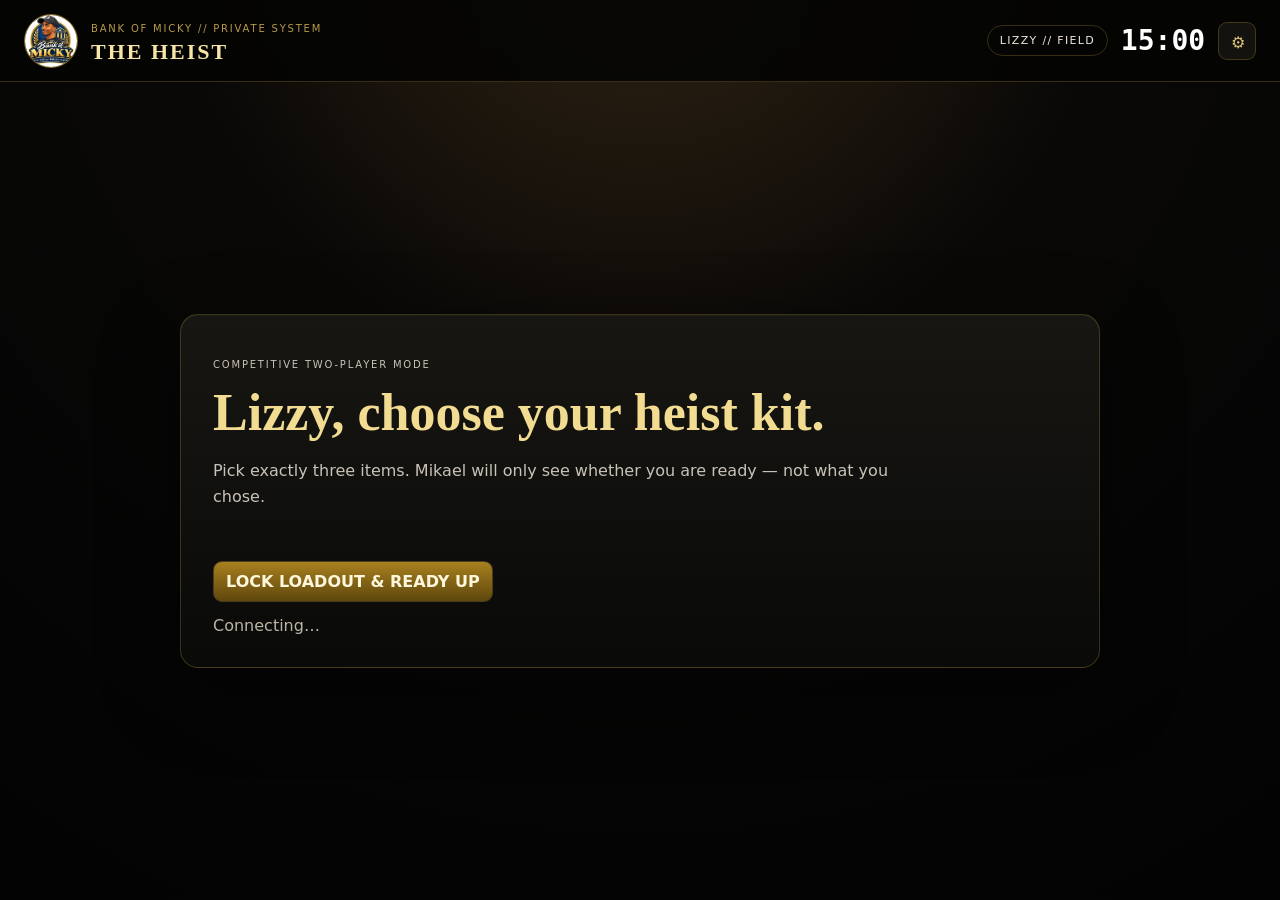
==== bank-heist.html @ 75caa1ef "Add files via upload" ====
<!doctype html>
<html lang="en">
<head>
<meta charset="utf-8">
<meta name="viewport" content="width=device-width,initial-scale=1,viewport-fit=cover">
<title>Bank of Micky Heist</title>
<link rel="stylesheet" href="bank-heist.css">
</head>
<body>
<div id="app" class="app" data-role="lizzy">
  <header class="topbar">
    <div class="brand"><img src="heist-assets/bank-logo.webp" alt=""><div><small>BANK OF MICKY // PRIVATE SYSTEM</small><h1>THE HEIST</h1></div></div>
    <div class="topstats"><span id="rolePill" class="pill">LIZZY // FIELD</span><span id="timer" class="timer">15:00</span><button id="settingsBtn" class="iconBtn" title="Connection settings">⚙</button></div>
  </header>

  <main id="lobby" class="lobby">
    <section class="briefing glass">
      <p class="eyebrow">COMPETITIVE TWO-PLAYER MODE</p>
      <h2 id="lobbyTitle">Lizzy, choose your heist kit.</h2>
      <p id="lobbyText">Pick exactly three items. Mikael will only see whether you are ready — not what you chose.</p>
      <div id="loadoutGrid" class="loadoutGrid"></div>
      <div class="lobbyActions"><button id="readyBtn" class="primary">LOCK LOADOUT & READY UP</button><button id="startBtn" class="primary hidden">START 15-MINUTE HEIST</button><button id="resetBtn" class="danger hidden">RESET TEST</button></div>
      <div id="lobbyStatus" class="statusLine">Connecting…</div>
    </section>
  </main>

  <main id="game" class="game hidden">
    <section id="lizzyView" class="lizzyLayout">
      <article class="scene glass">
        <div id="sceneImage" class="sceneImage"></div>
        <div class="sceneShade"></div>
        <div class="sceneHud"><span id="roomKicker">CURRENT LOCATION</span><h2 id="roomTitle">Reception</h2><p id="roomDescription"></p></div>
        <div id="dangerBanner" class="dangerBanner hidden"></div>
        <div id="busyBanner" class="busyBanner hidden"></div>
      </article>
      <aside class="fieldPanel glass">
        <div class="moneyRow"><div><small>CARRYING</small><strong id="loot">MB0</strong></div><div><small>STRIKES</small><strong id="strikes">0 / 3</strong></div></div>
        <div id="fieldResult" class="resultBox"></div>
        <section><h3>Routes</h3><div id="routes" class="buttonGrid"></div></section>
        <section><h3>Room actions</h3><div id="roomActions" class="buttonGrid"></div></section>
        <section><h3>Equipment</h3><div id="equipment" class="equipment"></div></section>
        <section><h3>Clues</h3><div id="clues" class="clues"></div></section>
        <section class="dropRow"><button data-drop="2000">Drop MB2,000</button><button data-drop="5000">Drop MB5,000</button><button data-drop="all">Drop All</button></section>
      </aside>
    </section>

    <section id="hqView" class="hqLayout hidden">
      <article class="mapPanel glass">
        <div class="panelHead"><div><p class="eyebrow">PRESIDENTIAL SECURITY NETWORK</p><h2>Bank Map</h2></div><div class="power"><small>SECURITY POWER</small><strong id="power">100</strong><i><b id="powerBar"></b></i></div></div>
        <div id="bankMap" class="bankMap"></div>
        <div id="hqResult" class="resultBox"></div>
        <div id="lastSeen" class="lastSeen">NO CONFIRMED SIGHTING</div>
      </article>
      <aside class="hqPanel glass">
        <section><h3>Camera check <span id="cameraCd" class="cd"></span></h3><div class="inline"><select id="cameraRoom"></select><button id="cameraBtn">CHECK CAMERA · 18⚡</button></div></section>
        <section><h3>Dispatch guard</h3><div class="inline"><select id="guardId"><option value="A">Guard A</option><option value="B">Guard B</option></select><select id="guardRoom"></select><button id="guardBtn">SEND · 15⚡</button></div><div id="guardStatus" class="miniCards"></div></section>
        <section><h3>Lock connection <span id="lockCd" class="cd"></span></h3><div class="inline"><select id="lockEdge"></select><button id="lockBtn">LOCK 8s · 25⚡</button></div></section>
        <section><h3>Zone scan <span id="scanCd" class="cd"></span></h3><div class="inline"><select id="scanZone"><option value="front">Front — Reception + Offices</option><option value="secure">Secure — Security + Deposits</option><option value="vault">Vault</option><option value="escape">Escape — Loading + Garage</option></select><button id="scanBtn">SCAN · 30⚡</button></div></section>
        <section><h3>Protect exit <span id="protectCd" class="cd"></span></h3><div class="inline"><select id="protectExit"><option value="garage">Garage</option><option value="loading_bay">Loading Bay</option></select><button id="protectBtn">PROTECT 12s · 28⚡</button></div></section>
        <section><h3>Incident feed</h3><div id="incidentFeed" class="feed"></div></section>
      </aside>
    </section>

    <aside class="comms glass">
      <div class="commsHead"><div><small>SECURE-ish CHANNEL</small><h3>Negotiation / Bluffing</h3></div><button id="toggleComms" class="iconBtn">—</button></div>
      <div id="chat" class="chat"></div>
      <div id="dealBox" class="dealBox hidden"></div>
      <form id="chatForm" class="chatForm"><input id="chatInput" maxlength="320" placeholder="Say something misleading…"><button>Send</button></form>
      <div id="dealControls" class="dealControls"></div>
      <div id="announcements" class="announcements hidden"></div>
    </aside>
  </main>

  <div id="endScreen" class="endScreen hidden"><div class="endCard glass"><img id="endPortrait" alt=""><p class="eyebrow" id="endEyebrow"></p><h2 id="endTitle"></h2><p id="endText"></p><div id="endMoney" class="endMoney"></div><button id="endClose">BACK TO HEIST SCREEN</button></div></div>

  <dialog id="settings" class="settings"><form method="dialog"><div class="dialogHead"><h3>Heist connection</h3><button value="cancel">×</button></div><label>Cloudflare Worker URL<input id="workerUrl" type="url" placeholder="https://…workers.dev/"></label><label id="hqKeyLabel" class="hidden">HQ Key<input id="hqKeyInput" type="password" autocomplete="off"></label><p>This test uses the same Cloudflare Worker/KV bridge as your other cross-device features.</p><button id="saveSettings" value="default" class="primary">Save & reconnect</button></form></dialog>

  <dialog id="targetDialog" class="targetDialog"><form method="dialog"><div class="dialogHead"><h3 id="targetTitle">Choose target</h3><button value="cancel">×</button></div><div id="targetButtons" class="buttonGrid"></div></form></dialog>
  <dialog id="vaultDialog" class="targetDialog"><form method="dialog" id="vaultForm"><div class="dialogHead"><h3>Crack the main vault</h3><button value="cancel">×</button></div><p>Combine the four digits you discovered around the bank.</p><input id="vaultCode" inputmode="numeric" maxlength="8" placeholder="••••"><button class="primary" value="default">TRY CODE</button></form></dialog>
  <dialog id="bribeDialog" class="targetDialog"><form method="dialog" id="bribeForm"><div class="dialogHead"><h3>Offer a bribe</h3><button value="cancel">×</button></div><p>This comes out of the loot you are carrying if Mikael accepts.</p><input id="bribeAmount" type="number" min="500" step="500" value="1000"><button class="primary" value="default">SEND OFFER</button></form></dialog>
</div>
<script src="bank-heist.js"></script>
</body>
</html>
---- bank-heist.css ----
:root{--ink:#eee8dc;--muted:#a8a091;--black:#090908;--panel:#11110f;--panel2:#171612;--gold:#d4af37;--gold2:#8b6a16;--red:#8d1717;--red2:#e34040;--green:#49b976;--blue:#6ac8ff;--line:rgba(212,175,55,.24);font-family:Inter,system-ui,Segoe UI,Arial,sans-serif;color:var(--ink);background:#050504}*{box-sizing:border-box}body{margin:0;background:radial-gradient(circle at 50% -10%,#332614 0,#090807 40%,#030303 100%);min-height:100vh}.hidden{display:none!important}button,input,select{font:inherit}.app{min-height:100vh}.topbar{height:82px;display:flex;align-items:center;justify-content:space-between;padding:10px 24px;border-bottom:1px solid var(--line);background:rgba(5,5,4,.92);position:sticky;top:0;z-index:20;backdrop-filter:blur(16px)}.brand{display:flex;gap:13px;align-items:center}.brand img{width:54px;height:54px;object-fit:cover;border-radius:50%;border:1px solid var(--gold2)}.brand small,.eyebrow,.sceneHud span,.moneyRow small,.power small,.commsHead small{font-size:10px;letter-spacing:.18em;color:#b89a4a}.brand h1{font:800 22px Georgia,serif;letter-spacing:.09em;margin:3px 0 0;color:#f7e4a7}.topstats{display:flex;align-items:center;gap:10px}.pill{border:1px solid var(--line);border-radius:999px;padding:8px 12px;font-size:11px;letter-spacing:.12em}.timer{font:700 28px ui-monospace,SFMono-Regular,Menlo,monospace;color:#fff;min-width:90px;text-align:center}.iconBtn{border:1px solid var(--line);background:#14120e;color:#d9c47c;width:38px;height:38px;border-radius:9px;cursor:pointer}.glass{background:linear-gradient(180deg,rgba(24,23,19,.96),rgba(10,10,9,.96));border:1px solid var(--line);box-shadow:0 24px 80px rgba(0,0,0,.45),inset 0 1px 0 rgba(255,255,255,.03);border-radius:18px}.lobby{min-height:calc(100vh - 82px);display:grid;place-items:center;padding:30px}.briefing{width:min(920px,100%);padding:32px}.briefing h2{font:700 clamp(30px,5vw,52px) Georgia,serif;color:#f2dc91;margin:8px 0 10px}.briefing>p{color:#c9c2b7;max-width:720px;line-height:1.6}.loadoutGrid{display:grid;grid-template-columns:repeat(5,1fr);gap:12px;margin:26px 0}.loadout{padding:18px 12px;border:1px solid #3b3526;background:#0d0d0b;border-radius:14px;cursor:pointer;text-align:center;min-height:150px;display:flex;flex-direction:column;justify-content:center;gap:6px}.loadout.on{border-color:var(--gold);background:linear-gradient(180deg,#2b2210,#0c0c0a);box-shadow:0 0 0 1px #d4af3740}.loadout .emoji{font-size:32px}.loadout strong{color:#f4e0a0}.loadout small{color:var(--muted);line-height:1.35}.lobbyActions{display:flex;gap:10px;flex-wrap:wrap}.statusLine{margin-top:14px;color:#bdb4a5}.primary,.danger,button{border:1px solid #4a3d1d;background:linear-gradient(180deg,#2c2412,#151108);color:#f3df99;border-radius:9px;padding:10px 12px;cursor:pointer;font-weight:700}button:hover:not(:disabled){filter:brightness(1.18)}button:disabled{opacity:.38;cursor:not-allowed}.primary{background:linear-gradient(180deg,#a8801f,#5f470d);color:#fff7dc}.danger{background:linear-gradient(180deg,#6f1919,#300909);border-color:#8d2a2a;color:#ffd6d6}.game{padding:16px;display:grid;grid-template-columns:minmax(0,1fr) 360px;gap:14px;align-items:start}.lizzyLayout,.hqLayout{display:grid;grid-template-columns:minmax(0,1.65fr) minmax(320px,.72fr);gap:14px}.scene{min-height:calc(100vh - 115px);position:relative;overflow:hidden}.sceneImage{position:absolute;inset:0;background:#15120d center/cover no-repeat;transition:background-image .25s ease}.sceneShade{position:absolute;inset:0;background:linear-gradient(180deg,rgba(0,0,0,.12),rgba(0,0,0,.2) 40%,rgba(0,0,0,.9) 100%)}.sceneHud{position:absolute;left:26px;right:26px;bottom:24px}.sceneHud h2{font:800 clamp(36px,6vw,70px) Georgia,serif;margin:4px 0;color:#fff1bd;text-shadow:0 3px 24px #000}.sceneHud p{max-width:720px;color:#ddd4c5}.dangerBanner,.busyBanner{position:absolute;left:20px;right:20px;top:20px;padding:16px;border-radius:10px;font-weight:800;letter-spacing:.06em;text-align:center;background:#8c1111e8;border:1px solid #ff5d5d;box-shadow:0 0 30px #8c111177}.busyBanner{top:78px;background:#142230e8;border-color:#488cc0}.fieldPanel,.hqPanel{padding:16px;max-height:calc(100vh - 115px);overflow:auto}.fieldPanel section,.hqPanel section{border-top:1px solid var(--line);padding:15px 0}.fieldPanel h3,.hqPanel h3{margin:0 0 10px;font-size:13px;text-transform:uppercase;letter-spacing:.1em;color:#e5cb78}.moneyRow{display:flex;justify-content:space-between;gap:10px;margin-bottom:10px}.moneyRow>div{background:#090908;border:1px solid var(--line);padding:12px;border-radius:10px;flex:1}.moneyRow strong{display:block;font-size:22px;margin-top:4px}.resultBox{min-height:48px;border-left:3px solid var(--gold2);background:#090908;padding:11px 13px;color:#d7cfbf;border-radius:6px;line-height:1.35}.buttonGrid{display:grid;grid-template-columns:1fr 1fr;gap:8px}.buttonGrid button{min-height:44px}.routeLocked{border-color:#672121!important;color:#d88989!important}.equipment{display:grid;gap:8px}.item{display:grid;grid-template-columns:1fr auto;align-items:center;border:1px solid #302b20;background:#0a0a09;padding:10px;border-radius:9px}.item.used{opacity:.45}.item strong{font-size:12px}.item small{display:block;color:var(--muted);margin-top:2px}.clues{display:grid;gap:6px}.clue{padding:9px;border:1px solid #2d291f;background:#090908;border-radius:8px;font-size:12px;color:#d6cdbd}.dropRow{display:flex!important;gap:7px}.dropRow button{font-size:11px;padding:8px}.hqLayout{grid-template-columns:minmax(600px,1.4fr) minmax(330px,.75fr)}.mapPanel{padding:18px;min-height:calc(100vh - 115px)}.panelHead{display:flex;align-items:center;justify-content:space-between}.panelHead h2{font:700 35px Georgia,serif;color:#f0d88d;margin:3px 0}.power{width:210px}.power strong{font-size:26px;float:right}.power i{display:block;clear:both;height:8px;background:#0c0c0b;border:1px solid #41371d;border-radius:99px;overflow:hidden;margin-top:7px}.power b{display:block;height:100%;width:100%;background:linear-gradient(90deg,#8a6815,#f2cc54)}.bankMap{position:relative;min-height:470px;margin:14px 0;background:radial-gradient(circle at center,#1f1a10,#090908 64%);border:1px solid #2e291c;border-radius:14px;overflow:hidden}.bankMap:before{content:"";position:absolute;inset:0;background-image:linear-gradient(#d4af3709 1px,transparent 1px),linear-gradient(90deg,#d4af3709 1px,transparent 1px);background-size:28px 28px}.mapNode{position:absolute;width:150px;min-height:70px;border:1px solid #54431e;background:#0e0d0a;padding:10px;border-radius:12px;z-index:2}.mapNode strong{display:block;color:#f0d78b}.mapNode small{color:#8d877c}.mapNode.seen{box-shadow:0 0 0 2px #c33,0 0 28px #b51c1c80}.mapNode.guarded{border-color:#7bbce5}.guardDot{display:inline-flex;align-items:center;justify-content:center;width:20px;height:20px;border-radius:50%;background:#173b55;color:#ccecff;font-size:10px;margin:5px 3px 0 0}.mapLine{position:absolute;height:2px;background:#695622;transform-origin:0 50%;z-index:1}.mapLine.locked{background:#b32b2b;height:4px;box-shadow:0 0 12px #d33}.lastSeen{margin-top:10px;border:1px solid #573020;color:#f1b77e;background:#180e09;padding:12px;border-radius:9px;font-weight:800}.inline{display:flex;gap:7px;flex-wrap:wrap}.inline select{min-width:130px;flex:1;background:#090908;border:1px solid #40371f;color:#e5ddcd;border-radius:8px;padding:9px}.inline button{flex:1}.cd{color:#8aaec4;font-size:10px}.miniCards{display:grid;grid-template-columns:1fr 1fr;gap:6px;margin-top:8px}.miniCard{padding:8px;background:#090908;border:1px solid #2d291f;border-radius:7px;font-size:11px}.feed{max-height:260px;overflow:auto;display:flex;flex-direction:column-reverse;gap:6px}.feedItem{background:#090908;border-left:2px solid #7f6826;padding:8px;border-radius:5px}.feedItem small{color:#7e786e}.feedItem b{display:block;font-size:12px;margin-top:2px}.comms{position:sticky;top:98px;padding:12px;max-height:calc(100vh - 114px);display:flex;flex-direction:column}.commsHead{display:flex;align-items:center;justify-content:space-between}.commsHead h3{margin:2px 0 8px}.chat{flex:1;min-height:250px;max-height:46vh;overflow:auto;display:flex;flex-direction:column;gap:8px;padding:7px 2px}.msg{max-width:90%;padding:8px 10px;border-radius:10px;background:#1c1b17;border:1px solid #353022;font-size:12px;line-height:1.4}.msg.me{margin-left:auto;background:#2b210c;border-color:#6e5418}.msg.system{margin:auto;background:#111b1f;border-color:#315666;text-align:center}.msg small{display:block;color:#898175;margin-top:4px}.chatForm{display:flex;gap:6px}.chatForm input,.targetDialog input,.settings input{flex:1;background:#070706;border:1px solid #41371e;color:#eee;border-radius:8px;padding:10px}.dealControls{display:flex;gap:6px;flex-wrap:wrap;margin-top:8px}.dealControls button{font-size:11px}.dealBox{margin:8px 0;padding:10px;border:1px solid #6e5418;background:#211806;border-radius:9px;font-size:12px}.announcements{display:grid;gap:5px;margin-top:8px}.settings,.targetDialog{border:1px solid #665120;background:#11110f;color:#eee;border-radius:14px;width:min(540px,92vw);padding:0}.settings::backdrop,.targetDialog::backdrop{background:#000b;backdrop-filter:blur(5px)}.settings form,.targetDialog form{padding:18px}.dialogHead{display:flex;justify-content:space-between;align-items:center;margin-bottom:14px}.dialogHead h3{margin:0;color:#f2dc91}.dialogHead button{padding:4px 10px}.settings label{display:grid;gap:6px;margin:12px 0;color:#c9c0ae}.settings p,.targetDialog p{color:#a9a193;line-height:1.5}.endScreen{position:fixed;inset:0;background:#000d;display:grid;place-items:center;z-index:40;padding:20px}.endCard{width:min(680px,96vw);text-align:center;padding:30px}.endCard img{width:150px;height:110px;object-fit:cover;border-radius:14px;border:1px solid var(--line)}.endCard h2{font:800 42px Georgia,serif;color:#f3dc91;margin:7px 0}.endMoney{font-size:22px;font-weight:800;margin:16px}.app.commsClosed .comms{height:58px;overflow:hidden}.app.commsClosed .game{grid-template-columns:1fr 250px}.app.commsClosed .chat,.app.commsClosed .chatForm,.app.commsClosed .dealControls,.app.commsClosed .dealBox,.app.commsClosed .announcements{display:none!important}@media(max-width:1100px){.game{grid-template-columns:1fr}.comms{position:relative;top:auto;max-height:none}.lizzyLayout,.hqLayout{grid-template-columns:1fr}.scene{min-height:62vh}.fieldPanel,.hqPanel{max-height:none}.hqLayout{grid-template-columns:1fr}.loadoutGrid{grid-template-columns:repeat(2,1fr)}}@media(max-width:620px){.topbar{padding:8px 10px;height:70px}.brand img{width:42px;height:42px}.brand h1{font-size:16px}.brand small,.pill{display:none}.timer{font-size:22px}.game{padding:8px}.lobby{padding:12px}.briefing{padding:20px}.loadoutGrid{grid-template-columns:1fr}.scene{min-height:58vh}.buttonGrid{grid-template-columns:1fr}.bankMap{min-height:570px}.mapNode{width:122px}.panelHead{align-items:flex-start}.power{width:150px}}
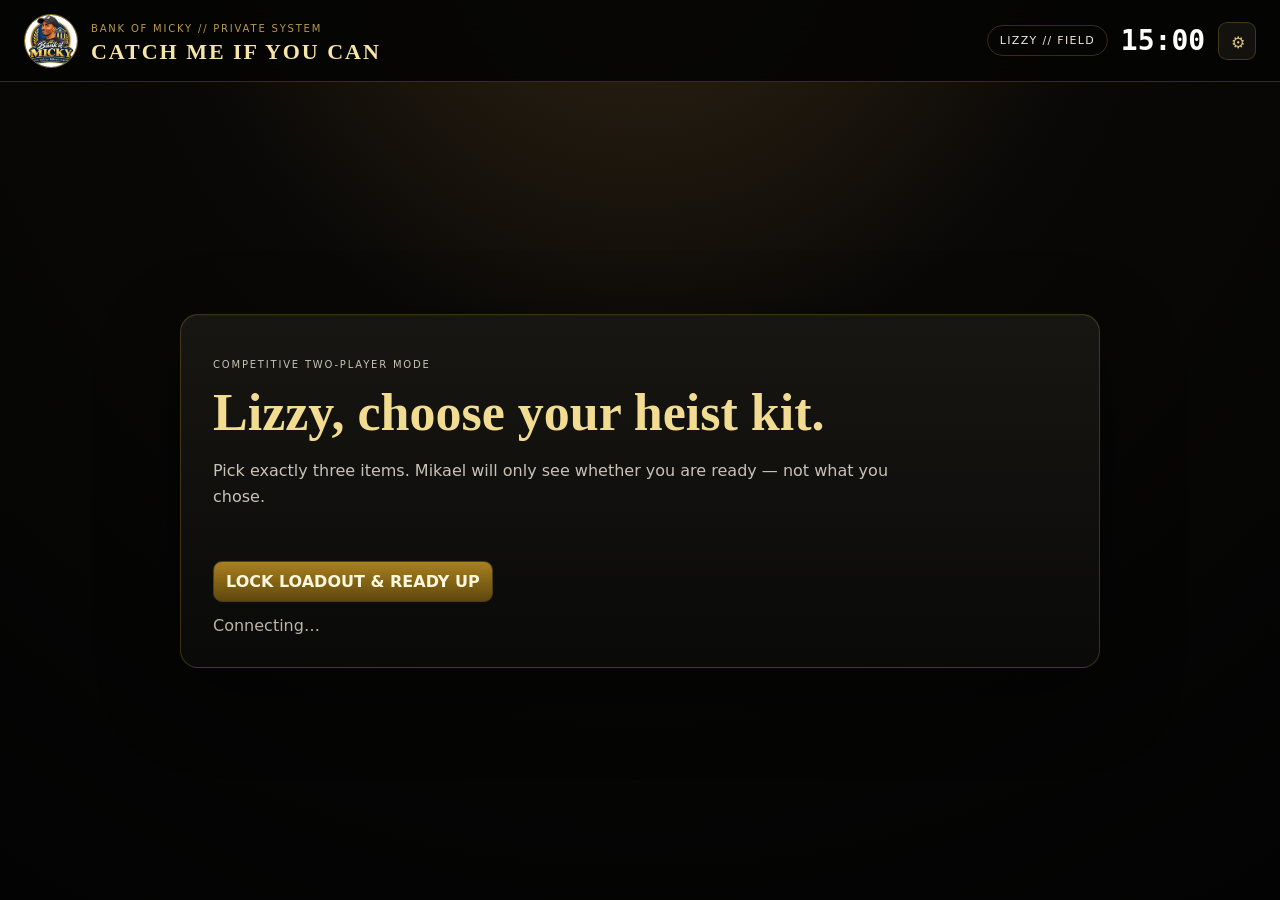
==== commit 16dd10ef: "Add files via upload" ====
--- a/bank-heist.html
+++ b/bank-heist.html
@@ -3,13 +3,13 @@
 <head>
 <meta charset="utf-8">
 <meta name="viewport" content="width=device-width,initial-scale=1,viewport-fit=cover">
-<title>Bank of Micky Heist</title>
-<link rel="stylesheet" href="bank-heist.css">
+<title>Catch Me If You Can — Bank of Micky</title>
+<link rel="stylesheet" href="bank-heist.css?v=20260930-cmiyc4">
 </head>
 <body>
 <div id="app" class="app" data-role="lizzy">
   <header class="topbar">
-    <div class="brand"><img src="heist-assets/bank-logo.webp" alt=""><div><small>BANK OF MICKY // PRIVATE SYSTEM</small><h1>THE HEIST</h1></div></div>
+    <div class="brand"><img src="heist-assets/bank-logo.webp" alt=""><div><small>BANK OF MICKY // PRIVATE SYSTEM</small><h1>CATCH ME IF YOU CAN</h1></div></div>
     <div class="topstats"><span id="rolePill" class="pill">LIZZY // FIELD</span><span id="timer" class="timer">15:00</span><button id="settingsBtn" class="iconBtn" title="Connection settings">⚙</button></div>
   </header>
 
@@ -47,17 +47,28 @@
     <section id="hqView" class="hqLayout hidden">
       <article class="mapPanel glass">
         <div class="panelHead"><div><p class="eyebrow">PRESIDENTIAL SECURITY NETWORK</p><h2>Bank Map</h2></div><div class="power"><small>SECURITY POWER</small><strong id="power">100</strong><i><b id="powerBar"></b></i></div></div>
+        <div id="hqAlert" class="hqAlert hidden"></div>
         <div id="bankMap" class="bankMap"></div>
+        <div class="intelStrip">
+          <div id="lastSeen" class="intelCard lastSeen"><small>LAST CONFIRMED</small><strong>NO CONFIRMED SIGHTING</strong><span>Use a camera check to confirm Lizzy.</span></div>
+          <div id="lastActivity" class="intelCard lastActivity"><small>RECENT SENSOR SIGNAL</small><strong>NO RECENT ACTIVITY</strong><span>Door, noise, loot and motion sensors appear here.</span></div>
+        </div>
+        <div class="cameraMonitor">
+          <div id="cameraPreview" class="cameraPreview">
+            <div class="cameraNoise"></div>
+            <div class="cameraOverlay"><small id="cameraRoomName">CAMERA NETWORK</small><strong id="cameraStatus">SELECT A CAMERA</strong><span id="cameraMeta">Camera checks create persistent snapshots and last-seen intelligence.</span></div>
+          </div>
+          <div id="cameraWall" class="cameraWall"></div>
+        </div>
         <div id="hqResult" class="resultBox"></div>
-        <div id="lastSeen" class="lastSeen">NO CONFIRMED SIGHTING</div>
       </article>
       <aside class="hqPanel glass">
-        <section><h3>Camera check <span id="cameraCd" class="cd"></span></h3><div class="inline"><select id="cameraRoom"></select><button id="cameraBtn">CHECK CAMERA · 18⚡</button></div></section>
+        <section><h3>Camera network <span id="cameraCd" class="cd"></span></h3><div class="inline"><select id="cameraRoom"></select><button id="cameraBtn">CHECK LIVE FEED · 18⚡</button></div></section>
         <section><h3>Dispatch guard</h3><div class="inline"><select id="guardId"><option value="A">Guard A</option><option value="B">Guard B</option></select><select id="guardRoom"></select><button id="guardBtn">SEND · 15⚡</button></div><div id="guardStatus" class="miniCards"></div></section>
         <section><h3>Lock connection <span id="lockCd" class="cd"></span></h3><div class="inline"><select id="lockEdge"></select><button id="lockBtn">LOCK 8s · 25⚡</button></div></section>
         <section><h3>Zone scan <span id="scanCd" class="cd"></span></h3><div class="inline"><select id="scanZone"><option value="front">Front — Reception + Offices</option><option value="secure">Secure — Security + Deposits</option><option value="vault">Vault</option><option value="escape">Escape — Loading + Garage</option></select><button id="scanBtn">SCAN · 30⚡</button></div></section>
         <section><h3>Protect exit <span id="protectCd" class="cd"></span></h3><div class="inline"><select id="protectExit"><option value="garage">Garage</option><option value="loading_bay">Loading Bay</option></select><button id="protectBtn">PROTECT 12s · 28⚡</button></div></section>
-        <section><h3>Incident feed</h3><div id="incidentFeed" class="feed"></div></section>
+        <section><h3>Incident feed <span class="feedHint">NEWEST FIRST</span></h3><div id="incidentFeed" class="feed"></div></section>
       </aside>
     </section>
 
@@ -79,6 +90,6 @@
   <dialog id="vaultDialog" class="targetDialog"><form method="dialog" id="vaultForm"><div class="dialogHead"><h3>Crack the main vault</h3><button value="cancel">×</button></div><p>Combine the four digits you discovered around the bank.</p><input id="vaultCode" inputmode="numeric" maxlength="8" placeholder="••••"><button class="primary" value="default">TRY CODE</button></form></dialog>
   <dialog id="bribeDialog" class="targetDialog"><form method="dialog" id="bribeForm"><div class="dialogHead"><h3>Offer a bribe</h3><button value="cancel">×</button></div><p>This comes out of the loot you are carrying if Mikael accepts.</p><input id="bribeAmount" type="number" min="500" step="500" value="1000"><button class="primary" value="default">SEND OFFER</button></form></dialog>
 </div>
-<script src="bank-heist.js"></script>
+<script src="bank-heist.js?v=20260930-cmiyc4"></script>
 </body>
 </html>
--- a/bank-heist.css
+++ b/bank-heist.css
@@ -1 +1,3 @@
-:root{--ink:#eee8dc;--muted:#a8a091;--black:#090908;--panel:#11110f;--panel2:#171612;--gold:#d4af37;--gold2:#8b6a16;--red:#8d1717;--red2:#e34040;--green:#49b976;--blue:#6ac8ff;--line:rgba(212,175,55,.24);font-family:Inter,system-ui,Segoe UI,Arial,sans-serif;color:var(--ink);background:#050504}*{box-sizing:border-box}body{margin:0;background:radial-gradient(circle at 50% -10%,#332614 0,#090807 40%,#030303 100%);min-height:100vh}.hidden{display:none!important}button,input,select{font:inherit}.app{min-height:100vh}.topbar{height:82px;display:flex;align-items:center;justify-content:space-between;padding:10px 24px;border-bottom:1px solid var(--line);background:rgba(5,5,4,.92);position:sticky;top:0;z-index:20;backdrop-filter:blur(16px)}.brand{display:flex;gap:13px;align-items:center}.brand img{width:54px;height:54px;object-fit:cover;border-radius:50%;border:1px solid var(--gold2)}.brand small,.eyebrow,.sceneHud span,.moneyRow small,.power small,.commsHead small{font-size:10px;letter-spacing:.18em;color:#b89a4a}.brand h1{font:800 22px Georgia,serif;letter-spacing:.09em;margin:3px 0 0;color:#f7e4a7}.topstats{display:flex;align-items:center;gap:10px}.pill{border:1px solid var(--line);border-radius:999px;padding:8px 12px;font-size:11px;letter-spacing:.12em}.timer{font:700 28px ui-monospace,SFMono-Regular,Menlo,monospace;color:#fff;min-width:90px;text-align:center}.iconBtn{border:1px solid var(--line);background:#14120e;color:#d9c47c;width:38px;height:38px;border-radius:9px;cursor:pointer}.glass{background:linear-gradient(180deg,rgba(24,23,19,.96),rgba(10,10,9,.96));border:1px solid var(--line);box-shadow:0 24px 80px rgba(0,0,0,.45),inset 0 1px 0 rgba(255,255,255,.03);border-radius:18px}.lobby{min-height:calc(100vh - 82px);display:grid;place-items:center;padding:30px}.briefing{width:min(920px,100%);padding:32px}.briefing h2{font:700 clamp(30px,5vw,52px) Georgia,serif;color:#f2dc91;margin:8px 0 10px}.briefing>p{color:#c9c2b7;max-width:720px;line-height:1.6}.loadoutGrid{display:grid;grid-template-columns:repeat(5,1fr);gap:12px;margin:26px 0}.loadout{padding:18px 12px;border:1px solid #3b3526;background:#0d0d0b;border-radius:14px;cursor:pointer;text-align:center;min-height:150px;display:flex;flex-direction:column;justify-content:center;gap:6px}.loadout.on{border-color:var(--gold);background:linear-gradient(180deg,#2b2210,#0c0c0a);box-shadow:0 0 0 1px #d4af3740}.loadout .emoji{font-size:32px}.loadout strong{color:#f4e0a0}.loadout small{color:var(--muted);line-height:1.35}.lobbyActions{display:flex;gap:10px;flex-wrap:wrap}.statusLine{margin-top:14px;color:#bdb4a5}.primary,.danger,button{border:1px solid #4a3d1d;background:linear-gradient(180deg,#2c2412,#151108);color:#f3df99;border-radius:9px;padding:10px 12px;cursor:pointer;font-weight:700}button:hover:not(:disabled){filter:brightness(1.18)}button:disabled{opacity:.38;cursor:not-allowed}.primary{background:linear-gradient(180deg,#a8801f,#5f470d);color:#fff7dc}.danger{background:linear-gradient(180deg,#6f1919,#300909);border-color:#8d2a2a;color:#ffd6d6}.game{padding:16px;display:grid;grid-template-columns:minmax(0,1fr) 360px;gap:14px;align-items:start}.lizzyLayout,.hqLayout{display:grid;grid-template-columns:minmax(0,1.65fr) minmax(320px,.72fr);gap:14px}.scene{min-height:calc(100vh - 115px);position:relative;overflow:hidden}.sceneImage{position:absolute;inset:0;background:#15120d center/cover no-repeat;transition:background-image .25s ease}.sceneShade{position:absolute;inset:0;background:linear-gradient(180deg,rgba(0,0,0,.12),rgba(0,0,0,.2) 40%,rgba(0,0,0,.9) 100%)}.sceneHud{position:absolute;left:26px;right:26px;bottom:24px}.sceneHud h2{font:800 clamp(36px,6vw,70px) Georgia,serif;margin:4px 0;color:#fff1bd;text-shadow:0 3px 24px #000}.sceneHud p{max-width:720px;color:#ddd4c5}.dangerBanner,.busyBanner{position:absolute;left:20px;right:20px;top:20px;padding:16px;border-radius:10px;font-weight:800;letter-spacing:.06em;text-align:center;background:#8c1111e8;border:1px solid #ff5d5d;box-shadow:0 0 30px #8c111177}.busyBanner{top:78px;background:#142230e8;border-color:#488cc0}.fieldPanel,.hqPanel{padding:16px;max-height:calc(100vh - 115px);overflow:auto}.fieldPanel section,.hqPanel section{border-top:1px solid var(--line);padding:15px 0}.fieldPanel h3,.hqPanel h3{margin:0 0 10px;font-size:13px;text-transform:uppercase;letter-spacing:.1em;color:#e5cb78}.moneyRow{display:flex;justify-content:space-between;gap:10px;margin-bottom:10px}.moneyRow>div{background:#090908;border:1px solid var(--line);padding:12px;border-radius:10px;flex:1}.moneyRow strong{display:block;font-size:22px;margin-top:4px}.resultBox{min-height:48px;border-left:3px solid var(--gold2);background:#090908;padding:11px 13px;color:#d7cfbf;border-radius:6px;line-height:1.35}.buttonGrid{display:grid;grid-template-columns:1fr 1fr;gap:8px}.buttonGrid button{min-height:44px}.routeLocked{border-color:#672121!important;color:#d88989!important}.equipment{display:grid;gap:8px}.item{display:grid;grid-template-columns:1fr auto;align-items:center;border:1px solid #302b20;background:#0a0a09;padding:10px;border-radius:9px}.item.used{opacity:.45}.item strong{font-size:12px}.item small{display:block;color:var(--muted);margin-top:2px}.clues{display:grid;gap:6px}.clue{padding:9px;border:1px solid #2d291f;background:#090908;border-radius:8px;font-size:12px;color:#d6cdbd}.dropRow{display:flex!important;gap:7px}.dropRow button{font-size:11px;padding:8px}.hqLayout{grid-template-columns:minmax(600px,1.4fr) minmax(330px,.75fr)}.mapPanel{padding:18px;min-height:calc(100vh - 115px)}.panelHead{display:flex;align-items:center;justify-content:space-between}.panelHead h2{font:700 35px Georgia,serif;color:#f0d88d;margin:3px 0}.power{width:210px}.power strong{font-size:26px;float:right}.power i{display:block;clear:both;height:8px;background:#0c0c0b;border:1px solid #41371d;border-radius:99px;overflow:hidden;margin-top:7px}.power b{display:block;height:100%;width:100%;background:linear-gradient(90deg,#8a6815,#f2cc54)}.bankMap{position:relative;min-height:470px;margin:14px 0;background:radial-gradient(circle at center,#1f1a10,#090908 64%);border:1px solid #2e291c;border-radius:14px;overflow:hidden}.bankMap:before{content:"";position:absolute;inset:0;background-image:linear-gradient(#d4af3709 1px,transparent 1px),linear-gradient(90deg,#d4af3709 1px,transparent 1px);background-size:28px 28px}.mapNode{position:absolute;width:150px;min-height:70px;border:1px solid #54431e;background:#0e0d0a;padding:10px;border-radius:12px;z-index:2}.mapNode strong{display:block;color:#f0d78b}.mapNode small{color:#8d877c}.mapNode.seen{box-shadow:0 0 0 2px #c33,0 0 28px #b51c1c80}.mapNode.guarded{border-color:#7bbce5}.guardDot{display:inline-flex;align-items:center;justify-content:center;width:20px;height:20px;border-radius:50%;background:#173b55;color:#ccecff;font-size:10px;margin:5px 3px 0 0}.mapLine{position:absolute;height:2px;background:#695622;transform-origin:0 50%;z-index:1}.mapLine.locked{background:#b32b2b;height:4px;box-shadow:0 0 12px #d33}.lastSeen{margin-top:10px;border:1px solid #573020;color:#f1b77e;background:#180e09;padding:12px;border-radius:9px;font-weight:800}.inline{display:flex;gap:7px;flex-wrap:wrap}.inline select{min-width:130px;flex:1;background:#090908;border:1px solid #40371f;color:#e5ddcd;border-radius:8px;padding:9px}.inline button{flex:1}.cd{color:#8aaec4;font-size:10px}.miniCards{display:grid;grid-template-columns:1fr 1fr;gap:6px;margin-top:8px}.miniCard{padding:8px;background:#090908;border:1px solid #2d291f;border-radius:7px;font-size:11px}.feed{max-height:260px;overflow:auto;display:flex;flex-direction:column-reverse;gap:6px}.feedItem{background:#090908;border-left:2px solid #7f6826;padding:8px;border-radius:5px}.feedItem small{color:#7e786e}.feedItem b{display:block;font-size:12px;margin-top:2px}.comms{position:sticky;top:98px;padding:12px;max-height:calc(100vh - 114px);display:flex;flex-direction:column}.commsHead{display:flex;align-items:center;justify-content:space-between}.commsHead h3{margin:2px 0 8px}.chat{flex:1;min-height:250px;max-height:46vh;overflow:auto;display:flex;flex-direction:column;gap:8px;padding:7px 2px}.msg{max-width:90%;padding:8px 10px;border-radius:10px;background:#1c1b17;border:1px solid #353022;font-size:12px;line-height:1.4}.msg.me{margin-left:auto;background:#2b210c;border-color:#6e5418}.msg.system{margin:auto;background:#111b1f;border-color:#315666;text-align:center}.msg small{display:block;color:#898175;margin-top:4px}.chatForm{display:flex;gap:6px}.chatForm input,.targetDialog input,.settings input{flex:1;background:#070706;border:1px solid #41371e;color:#eee;border-radius:8px;padding:10px}.dealControls{display:flex;gap:6px;flex-wrap:wrap;margin-top:8px}.dealControls button{font-size:11px}.dealBox{margin:8px 0;padding:10px;border:1px solid #6e5418;background:#211806;border-radius:9px;font-size:12px}.announcements{display:grid;gap:5px;margin-top:8px}.settings,.targetDialog{border:1px solid #665120;background:#11110f;color:#eee;border-radius:14px;width:min(540px,92vw);padding:0}.settings::backdrop,.targetDialog::backdrop{background:#000b;backdrop-filter:blur(5px)}.settings form,.targetDialog form{padding:18px}.dialogHead{display:flex;justify-content:space-between;align-items:center;margin-bottom:14px}.dialogHead h3{margin:0;color:#f2dc91}.dialogHead button{padding:4px 10px}.settings label{display:grid;gap:6px;margin:12px 0;color:#c9c0ae}.settings p,.targetDialog p{color:#a9a193;line-height:1.5}.endScreen{position:fixed;inset:0;background:#000d;display:grid;place-items:center;z-index:40;padding:20px}.endCard{width:min(680px,96vw);text-align:center;padding:30px}.endCard img{width:150px;height:110px;object-fit:cover;border-radius:14px;border:1px solid var(--line)}.endCard h2{font:800 42px Georgia,serif;color:#f3dc91;margin:7px 0}.endMoney{font-size:22px;font-weight:800;margin:16px}.app.commsClosed .comms{height:58px;overflow:hidden}.app.commsClosed .game{grid-template-columns:1fr 250px}.app.commsClosed .chat,.app.commsClosed .chatForm,.app.commsClosed .dealControls,.app.commsClosed .dealBox,.app.commsClosed .announcements{display:none!important}@media(max-width:1100px){.game{grid-template-columns:1fr}.comms{position:relative;top:auto;max-height:none}.lizzyLayout,.hqLayout{grid-template-columns:1fr}.scene{min-height:62vh}.fieldPanel,.hqPanel{max-height:none}.hqLayout{grid-template-columns:1fr}.loadoutGrid{grid-template-columns:repeat(2,1fr)}}@media(max-width:620px){.topbar{padding:8px 10px;height:70px}.brand img{width:42px;height:42px}.brand h1{font-size:16px}.brand small,.pill{display:none}.timer{font-size:22px}.game{padding:8px}.lobby{padding:12px}.briefing{padding:20px}.loadoutGrid{grid-template-columns:1fr}.scene{min-height:58vh}.buttonGrid{grid-template-columns:1fr}.bankMap{min-height:570px}.mapNode{width:122px}.panelHead{align-items:flex-start}.power{width:150px}}
+:root{--ink:#eee8dc;--muted:#a8a091;--black:#090908;--panel:#11110f;--panel2:#171612;--gold:#d4af37;--gold2:#8b6a16;--red:#8d1717;--red2:#e34040;--green:#49b976;--blue:#6ac8ff;--line:rgba(212,175,55,.24);font-family:Inter,system-ui,Segoe UI,Arial,sans-serif;color:var(--ink);background:#050504}*{box-sizing:border-box}body{margin:0;background:radial-gradient(circle at 50% -10%,#332614 0,#090807 40%,#030303 100%);min-height:100vh}.hidden{display:none!important}button,input,select{font:inherit}.app{min-height:100vh}.topbar{height:82px;display:flex;align-items:center;justify-content:space-between;padding:10px 24px;border-bottom:1px solid var(--line);background:rgba(5,5,4,.92);position:sticky;top:0;z-index:20;backdrop-filter:blur(16px)}.brand{display:flex;gap:13px;align-items:center}.brand img{width:54px;height:54px;object-fit:cover;border-radius:50%;border:1px solid var(--gold2)}.brand small,.eyebrow,.sceneHud span,.moneyRow small,.power small,.commsHead small{font-size:10px;letter-spacing:.18em;color:#b89a4a}.brand h1{font:800 22px Georgia,serif;letter-spacing:.09em;margin:3px 0 0;color:#f7e4a7}.topstats{display:flex;align-items:center;gap:10px}.pill{border:1px solid var(--line);border-radius:999px;padding:8px 12px;font-size:11px;letter-spacing:.12em}.timer{font:700 28px ui-monospace,SFMono-Regular,Menlo,monospace;color:#fff;min-width:90px;text-align:center}.iconBtn{border:1px solid var(--line);background:#14120e;color:#d9c47c;width:38px;height:38px;border-radius:9px;cursor:pointer}.glass{background:linear-gradient(180deg,rgba(24,23,19,.96),rgba(10,10,9,.96));border:1px solid var(--line);box-shadow:0 24px 80px rgba(0,0,0,.45),inset 0 1px 0 rgba(255,255,255,.03);border-radius:18px}.lobby{min-height:calc(100vh - 82px);display:grid;place-items:center;padding:30px}.briefing{width:min(920px,100%);padding:32px}.briefing h2{font:700 clamp(30px,5vw,52px) Georgia,serif;color:#f2dc91;margin:8px 0 10px}.briefing>p{color:#c9c2b7;max-width:720px;line-height:1.6}.loadoutGrid{display:grid;grid-template-columns:repeat(5,1fr);gap:12px;margin:26px 0}.loadout{padding:18px 12px;border:1px solid #3b3526;background:#0d0d0b;border-radius:14px;cursor:pointer;text-align:center;min-height:150px;display:flex;flex-direction:column;justify-content:center;gap:6px}.loadout.on{border-color:var(--gold);background:linear-gradient(180deg,#2b2210,#0c0c0a);box-shadow:0 0 0 1px #d4af3740}.loadout .emoji{font-size:32px}.loadout strong{color:#f4e0a0}.loadout small{color:var(--muted);line-height:1.35}.lobbyActions{display:flex;gap:10px;flex-wrap:wrap}.statusLine{margin-top:14px;color:#bdb4a5}.primary,.danger,button{border:1px solid #4a3d1d;background:linear-gradient(180deg,#2c2412,#151108);color:#f3df99;border-radius:9px;padding:10px 12px;cursor:pointer;font-weight:700}button:hover:not(:disabled){filter:brightness(1.18)}button:disabled{opacity:.38;cursor:not-allowed}.primary{background:linear-gradient(180deg,#a8801f,#5f470d);color:#fff7dc}.danger{background:linear-gradient(180deg,#6f1919,#300909);border-color:#8d2a2a;color:#ffd6d6}.game{padding:16px;display:grid;grid-template-columns:minmax(0,1fr) 360px;gap:14px;align-items:start}.lizzyLayout,.hqLayout{display:grid;grid-template-columns:minmax(0,1.65fr) minmax(320px,.72fr);gap:14px}.scene{min-height:calc(100vh - 115px);position:relative;overflow:hidden}.sceneImage{position:absolute;inset:0;background:#15120d center/cover no-repeat;transition:background-image .25s ease}.sceneShade{position:absolute;inset:0;background:linear-gradient(180deg,rgba(0,0,0,.12),rgba(0,0,0,.2) 40%,rgba(0,0,0,.9) 100%)}.sceneHud{position:absolute;left:26px;right:26px;bottom:24px}.sceneHud h2{font:800 clamp(36px,6vw,70px) Georgia,serif;margin:4px 0;color:#fff1bd;text-shadow:0 3px 24px #000}.sceneHud p{max-width:720px;color:#ddd4c5}.dangerBanner,.busyBanner{position:absolute;left:20px;right:20px;top:20px;padding:16px;border-radius:10px;font-weight:800;letter-spacing:.06em;text-align:center;background:#8c1111e8;border:1px solid #ff5d5d;box-shadow:0 0 30px #8c111177}.busyBanner{top:78px;background:#142230e8;border-color:#488cc0}.fieldPanel,.hqPanel{padding:16px;max-height:calc(100vh - 115px);overflow:auto}.fieldPanel section,.hqPanel section{border-top:1px solid var(--line);padding:15px 0}.fieldPanel h3,.hqPanel h3{margin:0 0 10px;font-size:13px;text-transform:uppercase;letter-spacing:.1em;color:#e5cb78}.moneyRow{display:flex;justify-content:space-between;gap:10px;margin-bottom:10px}.moneyRow>div{background:#090908;border:1px solid var(--line);padding:12px;border-radius:10px;flex:1}.moneyRow strong{display:block;font-size:22px;margin-top:4px}.resultBox{min-height:48px;border-left:3px solid var(--gold2);background:#090908;padding:11px 13px;color:#d7cfbf;border-radius:6px;line-height:1.35}.buttonGrid{display:grid;grid-template-columns:1fr 1fr;gap:8px}.buttonGrid button{min-height:44px}.routeLocked{border-color:#672121!important;color:#d88989!important}.equipment{display:grid;gap:8px}.item{display:grid;grid-template-columns:1fr auto;align-items:center;border:1px solid #302b20;background:#0a0a09;padding:10px;border-radius:9px}.item.used{opacity:.45}.item strong{font-size:12px}.item small{display:block;color:var(--muted);margin-top:2px}.clues{display:grid;gap:6px}.clue{padding:9px;border:1px solid #2d291f;background:#090908;border-radius:8px;font-size:12px;color:#d6cdbd}.dropRow{display:flex!important;gap:7px}.dropRow button{font-size:11px;padding:8px}.hqLayout{grid-template-columns:minmax(600px,1.4fr) minmax(330px,.75fr)}.mapPanel{padding:18px;min-height:calc(100vh - 115px)}.panelHead{display:flex;align-items:center;justify-content:space-between}.panelHead h2{font:700 35px Georgia,serif;color:#f0d88d;margin:3px 0}.power{width:210px}.power strong{font-size:26px;float:right}.power i{display:block;clear:both;height:8px;background:#0c0c0b;border:1px solid #41371d;border-radius:99px;overflow:hidden;margin-top:7px}.power b{display:block;height:100%;width:100%;background:linear-gradient(90deg,#8a6815,#f2cc54)}.bankMap{position:relative;min-height:470px;margin:14px 0;background:radial-gradient(circle at center,#1f1a10,#090908 64%);border:1px solid #2e291c;border-radius:14px;overflow:hidden}.bankMap:before{content:"";position:absolute;inset:0;background-image:linear-gradient(#d4af3709 1px,transparent 1px),linear-gradient(90deg,#d4af3709 1px,transparent 1px);background-size:28px 28px}.mapNode{position:absolute;width:150px;min-height:70px;border:1px solid #54431e;background:#0e0d0a;padding:10px;border-radius:12px;z-index:2}.mapNode strong{display:block;color:#f0d78b}.mapNode small{color:#8d877c}.mapNode.seen{box-shadow:0 0 0 2px #c33,0 0 28px #b51c1c80}.mapNode.guarded{border-color:#7bbce5}.guardDot{display:inline-flex;align-items:center;justify-content:center;width:20px;height:20px;border-radius:50%;background:#173b55;color:#ccecff;font-size:10px;margin:5px 3px 0 0}.mapLine{position:absolute;height:2px;background:#695622;transform-origin:0 50%;z-index:1}.mapLine.locked{background:#b32b2b;height:4px;box-shadow:0 0 12px #d33}.lastSeen{margin-top:10px;border:1px solid #573020;color:#f1b77e;background:#180e09;padding:12px;border-radius:9px;font-weight:800}.inline{display:flex;gap:7px;flex-wrap:wrap}.inline select{min-width:130px;flex:1;background:#090908;border:1px solid #40371f;color:#e5ddcd;border-radius:8px;padding:9px}.inline button{flex:1}.cd{color:#8aaec4;font-size:10px}.miniCards{display:grid;grid-template-columns:1fr 1fr;gap:6px;margin-top:8px}.miniCard{padding:8px;background:#090908;border:1px solid #2d291f;border-radius:7px;font-size:11px}.feed{max-height:320px;overflow:auto;display:flex;flex-direction:column;gap:6px}.feedItem{background:#090908;border-left:2px solid #7f6826;padding:8px;border-radius:5px}.feedItem small{color:#7e786e}.feedItem b{display:block;font-size:12px;margin-top:2px}.comms{position:sticky;top:98px;padding:12px;max-height:calc(100vh - 114px);display:flex;flex-direction:column}.commsHead{display:flex;align-items:center;justify-content:space-between}.commsHead h3{margin:2px 0 8px}.chat{flex:1;min-height:250px;max-height:46vh;overflow:auto;display:flex;flex-direction:column;gap:8px;padding:7px 2px}.msg{max-width:90%;padding:8px 10px;border-radius:10px;background:#1c1b17;border:1px solid #353022;font-size:12px;line-height:1.4}.msg.me{margin-left:auto;background:#2b210c;border-color:#6e5418}.msg.system{margin:auto;background:#111b1f;border-color:#315666;text-align:center}.msg small{display:block;color:#898175;margin-top:4px}.chatForm{display:flex;gap:6px}.chatForm input,.targetDialog input,.settings input{flex:1;background:#070706;border:1px solid #41371e;color:#eee;border-radius:8px;padding:10px}.dealControls{display:flex;gap:6px;flex-wrap:wrap;margin-top:8px}.dealControls button{font-size:11px}.dealBox{margin:8px 0;padding:10px;border:1px solid #6e5418;background:#211806;border-radius:9px;font-size:12px}.announcements{display:grid;gap:5px;margin-top:8px}.settings,.targetDialog{border:1px solid #665120;background:#11110f;color:#eee;border-radius:14px;width:min(540px,92vw);padding:0}.settings::backdrop,.targetDialog::backdrop{background:#000b;backdrop-filter:blur(5px)}.settings form,.targetDialog form{padding:18px}.dialogHead{display:flex;justify-content:space-between;align-items:center;margin-bottom:14px}.dialogHead h3{margin:0;color:#f2dc91}.dialogHead button{padding:4px 10px}.settings label{display:grid;gap:6px;margin:12px 0;color:#c9c0ae}.settings p,.targetDialog p{color:#a9a193;line-height:1.5}.endScreen{position:fixed;inset:0;background:#000d;display:grid;place-items:center;z-index:40;padding:20px}.endCard{width:min(680px,96vw);text-align:center;padding:30px}.endCard img{width:150px;height:110px;object-fit:cover;border-radius:14px;border:1px solid var(--line)}.endCard h2{font:800 42px Georgia,serif;color:#f3dc91;margin:7px 0}.endMoney{font-size:22px;font-weight:800;margin:16px}.app.commsClosed .comms{height:58px;overflow:hidden}.app.commsClosed .game{grid-template-columns:1fr 250px}.app.commsClosed .chat,.app.commsClosed .chatForm,.app.commsClosed .dealControls,.app.commsClosed .dealBox,.app.commsClosed .announcements{display:none!important}@media(max-width:1100px){.game{grid-template-columns:1fr}.comms{position:relative;top:auto;max-height:none}.lizzyLayout,.hqLayout{grid-template-columns:1fr}.scene{min-height:62vh}.fieldPanel,.hqPanel{max-height:none}.hqLayout{grid-template-columns:1fr}.loadoutGrid{grid-template-columns:repeat(2,1fr)}}@media(max-width:620px){.topbar{padding:8px 10px;height:70px}.brand img{width:42px;height:42px}.brand h1{font-size:16px}.brand small,.pill{display:none}.timer{font-size:22px}.game{padding:8px}.lobby{padding:12px}.briefing{padding:20px}.loadoutGrid{grid-template-columns:1fr}.scene{min-height:58vh}.buttonGrid{grid-template-columns:1fr}.bankMap{min-height:570px}.mapNode{width:122px}.panelHead{align-items:flex-start}.power{width:150px}}
+
+.hqAlert{margin:10px 0 12px;padding:14px 16px;border:1px solid #bc3a2f;background:linear-gradient(90deg,#35100d,#160807);color:#ffd8c8;border-radius:10px;font-weight:900;letter-spacing:.04em;box-shadow:0 0 24px rgba(188,58,47,.18)}.hqAlert small{display:block;color:#f2a79e;font-size:10px;letter-spacing:.16em;margin-bottom:4px}.intelStrip{display:grid;grid-template-columns:1fr 1fr;gap:10px;margin:10px 0}.intelCard{border:1px solid #3b3424;background:#090908;padding:11px 13px;border-radius:10px;min-height:83px}.intelCard small{display:block;font-size:9px;letter-spacing:.16em;color:#a79566}.intelCard strong{display:block;margin:4px 0;color:#eee0ae}.intelCard span{font-size:11px;color:#8e887d}.lastSeen.active{border-color:#ad3930;background:#1d0b09;box-shadow:0 0 0 1px #ad393033 inset}.lastSeen.active strong{color:#ffb39f}.lastActivity.active{border-color:#927122;background:#171106}.lastActivity.active strong{color:#f2d17b}.cameraMonitor{display:grid;grid-template-columns:minmax(280px,1.05fr) minmax(280px,.95fr);gap:10px;margin:10px 0 12px}.cameraPreview{min-height:190px;position:relative;overflow:hidden;border:1px solid #4b412c;border-radius:12px;background:#0b0c0d center/cover no-repeat}.cameraPreview:before{content:"";position:absolute;inset:0;background:linear-gradient(180deg,rgba(0,0,0,.06),rgba(0,0,0,.78))}.cameraPreview.seen{border-color:#d24a3d;box-shadow:0 0 25px rgba(210,74,61,.22)}.cameraPreview.anomaly{border-color:#b9892d}.cameraPreview.no_signal{border-color:#626262;filter:saturate(.35)}.cameraNoise{position:absolute;inset:0;opacity:.12;background-image:repeating-linear-gradient(0deg,transparent 0 3px,rgba(255,255,255,.15) 4px);pointer-events:none}.cameraOverlay{position:absolute;left:13px;right:13px;bottom:12px;z-index:2}.cameraOverlay small{display:block;font-size:9px;letter-spacing:.16em;color:#c8b575}.cameraOverlay strong{display:block;font-size:19px;color:#fff;margin:3px 0}.cameraOverlay span{display:block;font-size:11px;color:#c8c4ba}.cameraWall{display:grid;grid-template-columns:1fr 1fr;gap:6px;align-content:start}.camTile{border:1px solid #302b20;background:#090908;border-radius:8px;padding:8px;cursor:pointer;min-height:55px}.camTile:hover{border-color:#74612d}.camTile strong{display:block;font-size:11px;color:#e8d895}.camTile span{font-size:9px;color:#888278}.camTile.seen{border-color:#a7352d;background:#1c0b09}.camTile.seen span{color:#ffa795}.camTile.anomaly{border-color:#8f6a22}.camTile.no_signal{opacity:.6}.camTile.selected{box-shadow:0 0 0 1px #d4af37 inset}.mapNode.activity{box-shadow:0 0 0 2px #a77920,0 0 25px #a7792055}.mapNode.seen.activity{box-shadow:0 0 0 2px #c33,0 0 30px #b51c1c90}.feedHint{float:right;color:#706a5f;font-size:9px;letter-spacing:.12em}.feed{flex-direction:column!important}.feedItem{position:relative}.feedItem.high{border-left-color:#b88427;background:#120e07}.feedItem.critical{border-left-color:#d54437;background:#1c0b09;box-shadow:0 0 12px rgba(213,68,55,.1)}.feedItem.sighting{border-left-color:#ee5144}@media(max-width:900px){.cameraMonitor,.intelStrip{grid-template-columns:1fr}}
